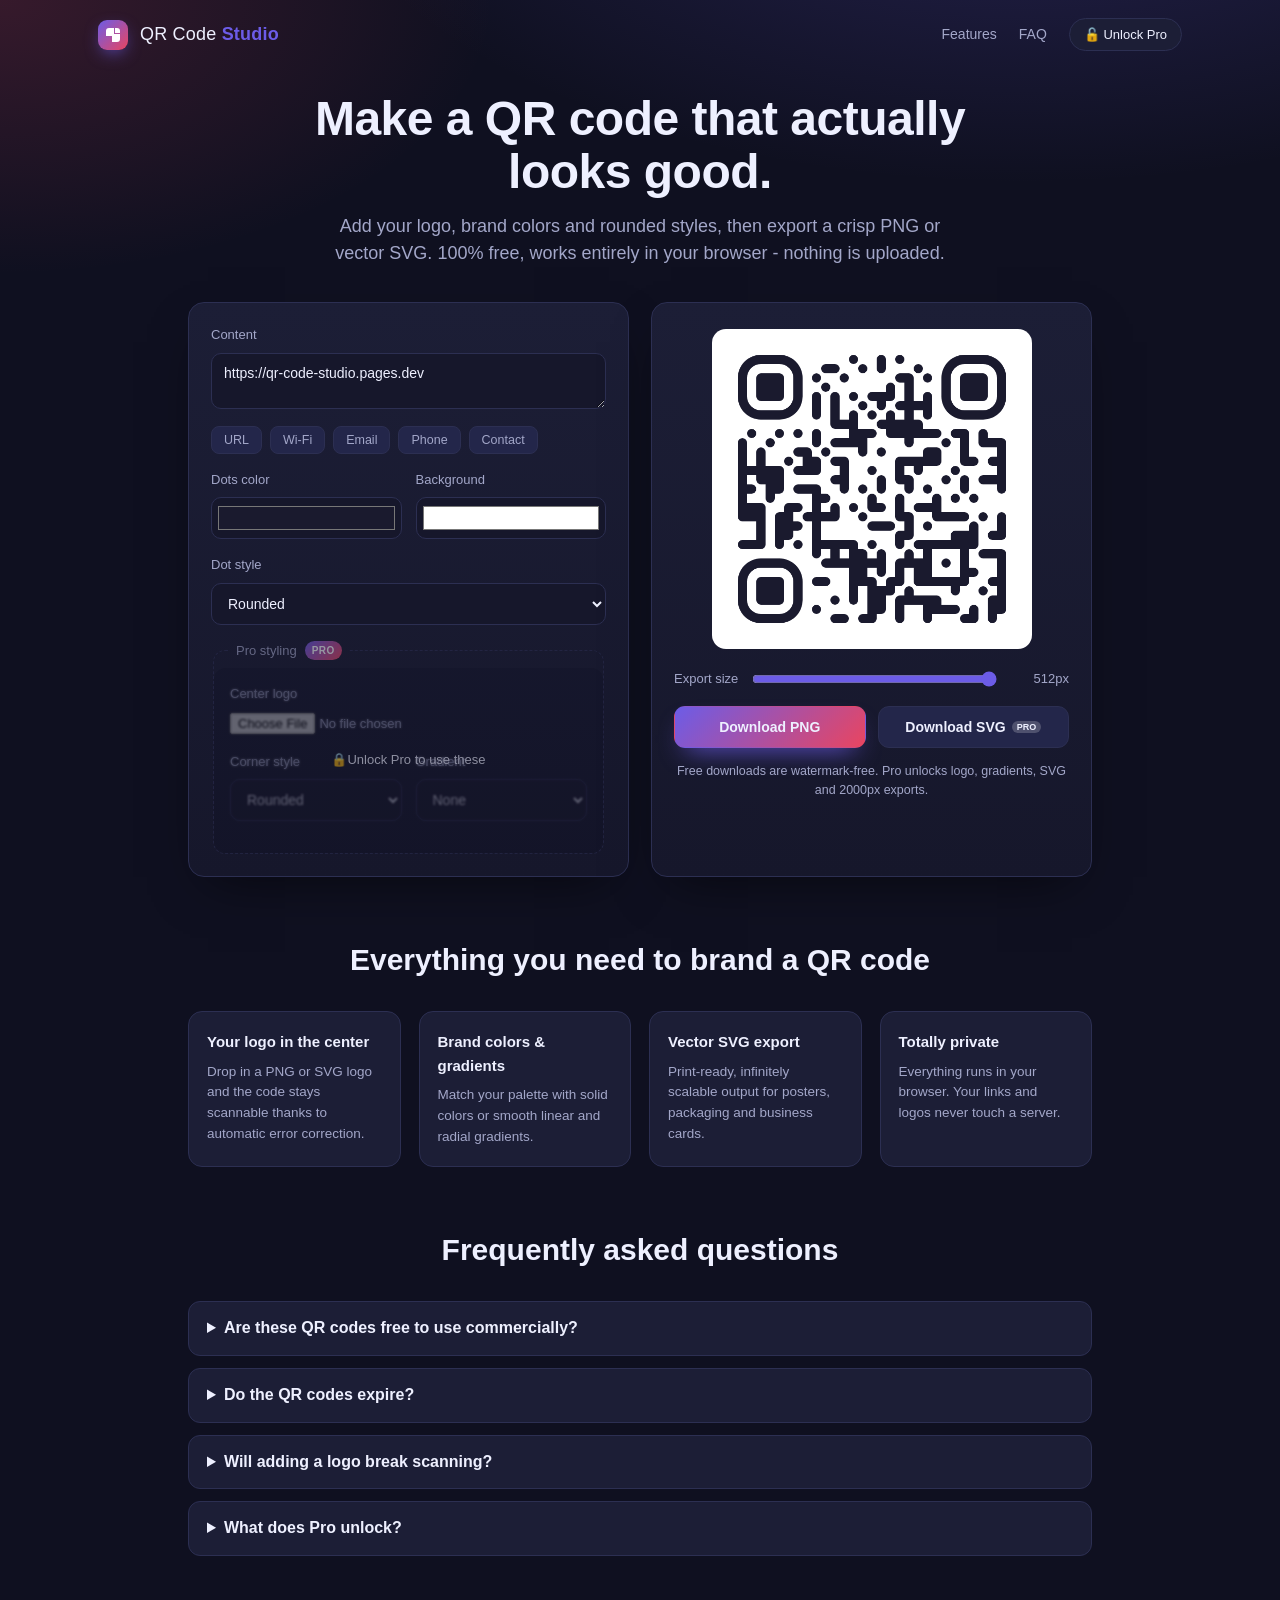
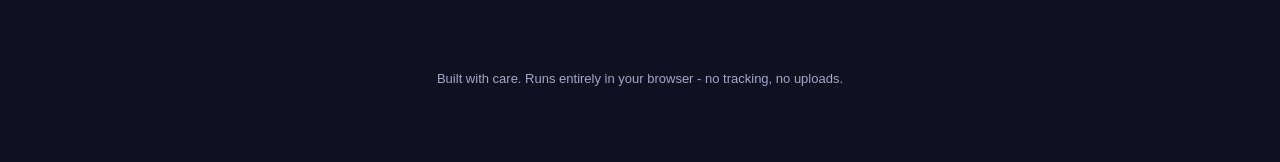
==== index.html @ 82d1863d "QR Code Studio: client-side QR generator with Pro unlock" ====
<!DOCTYPE html>
<html lang="en">
<head>
  <meta charset="UTF-8" />
  <meta name="viewport" content="width=device-width, initial-scale=1.0" />
  <title>QR Code Studio - Free QR Code Generator with Logo, Colors & SVG</title>
  <meta name="description" content="Create beautiful, high-resolution QR codes free. Add your logo, custom colors, rounded styles, and download as PNG or SVG. Works fully in your browser - no signup, no tracking." />
  <link rel="canonical" href="https://qr-code-studio.pages.dev/" />

  <!-- Open Graph / Twitter -->
  <meta property="og:type" content="website" />
  <meta property="og:title" content="QR Code Studio - Free QR Code Generator with Logo & Colors" />
  <meta property="og:description" content="Design QR codes with your logo, colors and styles. Download PNG or SVG. Free, private, in-browser." />
  <meta property="og:url" content="https://qr-code-studio.pages.dev/" />
  <meta property="og:image" content="https://qr-code-studio.pages.dev/assets/og.svg" />
  <meta name="twitter:card" content="summary_large_image" />
  <meta name="twitter:title" content="QR Code Studio - Free QR Code Generator" />
  <meta name="twitter:description" content="Design QR codes with your logo, colors and styles. Download PNG or SVG. Free & private." />
  <meta name="twitter:image" content="https://qr-code-studio.pages.dev/assets/og.svg" />

  <link rel="icon" type="image/svg+xml" href="/assets/favicon.svg" />
  <link rel="stylesheet" href="/styles.css" />

  <script type="application/ld+json">
  {
    "@context": "https://schema.org",
    "@type": "WebApplication",
    "name": "QR Code Studio",
    "applicationCategory": "DesignApplication",
    "operatingSystem": "Any",
    "offers": { "@type": "Offer", "price": "0", "priceCurrency": "USD" },
    "description": "Free in-browser QR code generator with logo, colors, styles, and PNG/SVG export."
  }
  </script>
</head>
<body>
  <header class="site-header">
    <a class="brand" href="/">
      <span class="brand-mark" aria-hidden="true"></span>
      <span class="brand-name">QR Code <strong>Studio</strong></span>
    </a>
    <nav class="site-nav">
      <a href="#features">Features</a>
      <a href="#faq">FAQ</a>
      <button id="pro-badge" class="pill pill-locked" type="button">Unlock Pro</button>
    </nav>
  </header>

  <main>
    <section class="hero">
      <h1>Make a QR code that actually looks good.</h1>
      <p class="hero-sub">Add your logo, brand colors and rounded styles, then export a crisp PNG or vector SVG. 100% free, works entirely in your browser - nothing is uploaded.</p>
    </section>

    <section class="studio" aria-label="QR code editor">
      <div class="controls card">
        <div class="field">
          <label for="qr-data">Content</label>
          <textarea id="qr-data" rows="2" placeholder="https://your-link.com or any text">https://qr-code-studio.pages.dev</textarea>
          <div class="quicktypes" id="quicktypes">
            <button type="button" data-tpl="url">URL</button>
            <button type="button" data-tpl="wifi">Wi-Fi</button>
            <button type="button" data-tpl="email">Email</button>
            <button type="button" data-tpl="tel">Phone</button>
            <button type="button" data-tpl="vcard">Contact</button>
          </div>
        </div>

        <div class="grid-2">
          <div class="field">
            <label for="fg">Dots color</label>
            <input type="color" id="fg" value="#1a1a2e" />
          </div>
          <div class="field">
            <label for="bg">Background</label>
            <input type="color" id="bg" value="#ffffff" />
          </div>
        </div>

        <div class="field">
          <label for="dotStyle">Dot style</label>
          <select id="dotStyle">
            <option value="square">Square</option>
            <option value="rounded" selected>Rounded</option>
            <option value="dots">Dots</option>
            <option value="classy">Classy</option>
            <option value="classy-rounded">Classy rounded</option>
            <option value="extra-rounded">Extra rounded</option>
          </select>
        </div>

        <fieldset class="field pro-section" id="pro-section">
          <legend>Pro styling <span class="tag">PRO</span></legend>

          <div class="field">
            <label for="logo">Center logo</label>
            <input type="file" id="logo" accept="image/*" />
            <button type="button" id="clear-logo" class="link-btn" hidden>Remove logo</button>
          </div>

          <div class="grid-2">
            <div class="field">
              <label for="cornerStyle">Corner style</label>
              <select id="cornerStyle">
                <option value="square">Square</option>
                <option value="extra-rounded" selected>Rounded</option>
                <option value="dot">Dot</option>
              </select>
            </div>
            <div class="field">
              <label for="gradient">Gradient</label>
              <select id="gradient">
                <option value="none" selected>None</option>
                <option value="linear">Linear</option>
                <option value="radial">Radial</option>
              </select>
            </div>
          </div>

          <div class="field" id="gradient-color-wrap" hidden>
            <label for="fg2">Gradient second color</label>
            <input type="color" id="fg2" value="#e94560" />
          </div>
        </fieldset>
      </div>

      <div class="preview card">
        <div class="qr-canvas" id="qr-canvas"></div>

        <div class="size-row">
          <label for="size">Export size</label>
          <input type="range" id="size" min="256" max="2000" step="8" value="512" />
          <output id="size-out">512px</output>
        </div>

        <div class="download-row">
          <button class="btn btn-primary" id="dl-png">Download PNG</button>
          <button class="btn" id="dl-svg" data-pro="true">Download SVG <span class="tag-sm">PRO</span></button>
        </div>
        <p class="note" id="preview-note">Free downloads are watermark-free. Pro unlocks logo, gradients, SVG and 2000px exports.</p>
      </div>
    </section>

    <section id="features" class="features">
      <h2>Everything you need to brand a QR code</h2>
      <div class="feature-grid">
        <div class="feature"><h3>Your logo in the center</h3><p>Drop in a PNG or SVG logo and the code stays scannable thanks to automatic error correction.</p></div>
        <div class="feature"><h3>Brand colors & gradients</h3><p>Match your palette with solid colors or smooth linear and radial gradients.</p></div>
        <div class="feature"><h3>Vector SVG export</h3><p>Print-ready, infinitely scalable output for posters, packaging and business cards.</p></div>
        <div class="feature"><h3>Totally private</h3><p>Everything runs in your browser. Your links and logos never touch a server.</p></div>
      </div>
    </section>

    <section id="faq" class="faq">
      <h2>Frequently asked questions</h2>
      <details><summary>Are these QR codes free to use commercially?</summary><p>Yes. The codes you generate are yours to use anywhere - print, web, packaging, signage.</p></details>
      <details><summary>Do the QR codes expire?</summary><p>No. These are static QR codes that encode your content directly, so they never expire and don't rely on this site staying online.</p></details>
      <details><summary>Will adding a logo break scanning?</summary><p>Not if it's reasonably sized. We use high error correction so a centered logo up to ~25% of the code stays reliably scannable. Always test before printing.</p></details>
      <details><summary>What does Pro unlock?</summary><p>Center logos, gradients, custom corner styles, vector SVG export, and high-resolution PNG up to 2000px. It's a one-time purchase.</p></details>
    </section>
  </main>

  <footer class="site-footer">
    <p>Built with care. Runs entirely in your browser - no tracking, no uploads.</p>
    <p id="support-line" hidden>Enjoying it? <a id="support-link" href="#" target="_blank" rel="noopener">Buy me a coffee</a>.</p>
  </footer>

  <!-- Pro paywall modal -->
  <div class="modal-backdrop" id="pro-modal" hidden>
    <div class="modal card" role="dialog" aria-modal="true" aria-labelledby="pro-title">
      <button class="modal-close" id="pro-close" aria-label="Close">&times;</button>
      <h2 id="pro-title">QR Code Studio <span class="tag">PRO</span></h2>
      <ul class="pro-list">
        <li>Center logo embedding</li>
        <li>Gradients & custom corner styles</li>
        <li>Vector <strong>SVG</strong> export</li>
        <li>High-res PNG up to 2000px</li>
      </ul>
      <a class="btn btn-primary btn-block" id="buy-btn" href="#" target="_blank" rel="noopener">Get Pro - <span id="price-label">$9 once</span></a>
      <div class="license-box">
        <label for="license">Already bought? Enter your license key</label>
        <div class="license-row">
          <input type="text" id="license" placeholder="XXXXXXXX-XXXXXXXX-XXXXXXXX-XXXXXXXX" />
          <button class="btn" id="activate-btn">Activate</button>
        </div>
        <p class="license-msg" id="license-msg" role="status"></p>
      </div>
    </div>
  </div>

  <script src="/config.js"></script>
  <script src="/vendor/qr-code-styling.js"></script>
  <script src="/app.js"></script>
</body>
</html>
---- styles.css ----
:root {
  --bg: #0f1020;
  --bg-soft: #16172b;
  --card: #1c1e36;
  --card-2: #23264a;
  --text: #eef0ff;
  --muted: #a3a7c9;
  --line: #2c2f52;
  --accent: #6c5ce7;
  --accent-2: #e94560;
  --ok: #2ecc71;
  --err: #ff6b6b;
  --radius: 16px;
  --shadow: 0 20px 50px -20px rgba(0, 0, 0, 0.6);
  --font: -apple-system, BlinkMacSystemFont, "Segoe UI", Roboto, Helvetica, Arial, sans-serif;
}

* { box-sizing: border-box; }

html { scroll-behavior: smooth; }

body {
  margin: 0;
  font-family: var(--font);
  color: var(--text);
  background:
    radial-gradient(1200px 600px at 80% -10%, rgba(108, 92, 231, 0.25), transparent 60%),
    radial-gradient(900px 500px at 0% 0%, rgba(233, 69, 96, 0.18), transparent 55%),
    var(--bg);
  line-height: 1.55;
  -webkit-font-smoothing: antialiased;
}

a { color: inherit; }

/* Header */
.site-header {
  display: flex;
  align-items: center;
  justify-content: space-between;
  padding: 18px clamp(16px, 5vw, 48px);
  max-width: 1180px;
  margin: 0 auto;
}
.brand { display: flex; align-items: center; gap: 12px; text-decoration: none; }
.brand-mark {
  width: 30px; height: 30px; border-radius: 9px;
  background: linear-gradient(135deg, var(--accent), var(--accent-2));
  box-shadow: 0 6px 18px -6px var(--accent);
  position: relative;
}
.brand-mark::after {
  content: ""; position: absolute; inset: 8px;
  border-radius: 3px;
  background:
    linear-gradient(#fff 0 0) 0 0 / 8px 8px no-repeat,
    linear-gradient(#fff 0 0) 100% 100% / 8px 8px no-repeat,
    linear-gradient(#fff 0 0) 100% 0 / 5px 5px no-repeat;
}
.brand-name { font-size: 18px; letter-spacing: 0.2px; }
.brand-name strong { color: var(--accent); }
.site-nav { display: flex; align-items: center; gap: 22px; }
.site-nav a { color: var(--muted); text-decoration: none; font-size: 14px; }
.site-nav a:hover { color: var(--text); }

.pill {
  border: 1px solid var(--line);
  background: var(--card);
  color: var(--text);
  padding: 8px 14px;
  border-radius: 999px;
  font-size: 13px;
  cursor: pointer;
  transition: transform 0.1s ease, border-color 0.2s;
}
.pill:hover { transform: translateY(-1px); border-color: var(--accent); }
.pill-locked::before { content: "\1F513  "; }
.pill-pro {
  background: linear-gradient(135deg, var(--accent), var(--accent-2));
  border-color: transparent;
  font-weight: 600;
}
.pill-pro::before { content: "\2728  "; }

/* Hero */
.hero { max-width: 820px; margin: 24px auto 8px; padding: 0 clamp(16px, 5vw, 48px); text-align: center; }
.hero h1 { font-size: clamp(30px, 5vw, 48px); line-height: 1.1; margin: 10px 0 14px; letter-spacing: -0.5px; }
.hero-sub { color: var(--muted); font-size: clamp(15px, 2vw, 18px); margin: 0 auto; max-width: 620px; }

/* Studio layout */
.studio {
  display: grid;
  grid-template-columns: 1fr 1fr;
  gap: 22px;
  max-width: 1000px;
  margin: 34px auto;
  padding: 0 clamp(16px, 5vw, 48px);
}
@media (max-width: 820px) { .studio { grid-template-columns: 1fr; } }

.card {
  background: linear-gradient(180deg, var(--card), var(--bg-soft));
  border: 1px solid var(--line);
  border-radius: var(--radius);
  box-shadow: var(--shadow);
  padding: 22px;
}

.field { margin-bottom: 16px; }
.field:last-child { margin-bottom: 0; }
label, legend { display: block; font-size: 13px; color: var(--muted); margin-bottom: 7px; font-weight: 500; }

textarea, select, input[type="text"] {
  width: 100%;
  background: var(--bg-soft);
  border: 1px solid var(--line);
  color: var(--text);
  border-radius: 10px;
  padding: 11px 12px;
  font-size: 14px;
  font-family: inherit;
  resize: vertical;
}
textarea:focus, select:focus, input[type="text"]:focus {
  outline: none; border-color: var(--accent); box-shadow: 0 0 0 3px rgba(108, 92, 231, 0.25);
}

input[type="color"] {
  width: 100%; height: 42px; padding: 4px; background: var(--bg-soft);
  border: 1px solid var(--line); border-radius: 10px; cursor: pointer;
}
input[type="file"] { width: 100%; font-size: 13px; color: var(--muted); }
.grid-2 { display: grid; grid-template-columns: 1fr 1fr; gap: 14px; }

.quicktypes { display: flex; flex-wrap: wrap; gap: 8px; margin-top: 10px; }
.quicktypes button {
  background: var(--card-2); border: 1px solid var(--line); color: var(--muted);
  border-radius: 8px; padding: 6px 12px; font-size: 12.5px; cursor: pointer;
}
.quicktypes button:hover, .quicktypes button.active { color: var(--text); border-color: var(--accent); }

.pro-section {
  border: 1px dashed var(--line);
  border-radius: 12px;
  padding: 16px;
  margin-top: 6px;
  position: relative;
}
.pro-section legend { padding: 0 6px; display: inline-flex; align-items: center; gap: 8px; }
.tag {
  background: linear-gradient(135deg, var(--accent), var(--accent-2));
  color: #fff; font-size: 10px; font-weight: 700; letter-spacing: 0.5px;
  padding: 2px 7px; border-radius: 999px;
}
.tag-sm { font-size: 9px; padding: 1px 5px; border-radius: 999px; background: rgba(255,255,255,0.2); }
.link-btn { background: none; border: none; color: var(--accent-2); cursor: pointer; font-size: 12px; padding: 4px 0; }

/* locked overlay for pro controls */
.locked .pro-section { opacity: 0.55; }
.locked .pro-section::after {
  content: "\1F512 Unlock Pro to use these";
  position: absolute; inset: 0;
  display: flex; align-items: center; justify-content: center;
  background: rgba(15, 16, 32, 0.35);
  border-radius: 12px; font-size: 13px; color: var(--text);
  cursor: pointer; backdrop-filter: blur(1px);
}

/* Preview */
.preview { display: flex; flex-direction: column; align-items: center; }
.qr-canvas {
  background: #fff; border-radius: 14px; padding: 16px;
  display: flex; align-items: center; justify-content: center;
  width: 100%; max-width: 320px; aspect-ratio: 1 / 1; margin: 4px auto 20px;
}
.qr-canvas canvas, .qr-canvas svg { width: 100% !important; height: 100% !important; border-radius: 4px; }

.size-row { display: flex; align-items: center; gap: 12px; width: 100%; margin-bottom: 16px; }
.size-row label { margin: 0; white-space: nowrap; }
.size-row input[type="range"] { flex: 1; accent-color: var(--accent); }
.size-row output { font-variant-numeric: tabular-nums; color: var(--muted); font-size: 13px; min-width: 58px; text-align: right; }

.download-row { display: flex; gap: 12px; width: 100%; }
.btn {
  flex: 1; border: 1px solid var(--line); background: var(--card-2); color: var(--text);
  padding: 12px 14px; border-radius: 11px; font-size: 14px; font-weight: 600; cursor: pointer;
  display: inline-flex; align-items: center; justify-content: center; gap: 6px;
  transition: transform 0.08s ease, box-shadow 0.2s, border-color 0.2s;
}
.btn:hover { transform: translateY(-1px); border-color: var(--accent); }
.btn-primary {
  background: linear-gradient(135deg, var(--accent), var(--accent-2));
  border-color: transparent; box-shadow: 0 12px 26px -12px var(--accent);
}
.btn-block { width: 100%; }
.note { color: var(--muted); font-size: 12.5px; margin: 14px 0 0; text-align: center; }

/* Sections */
.features, .faq { max-width: 1000px; margin: 60px auto; padding: 0 clamp(16px, 5vw, 48px); }
.features h2, .faq h2 { font-size: clamp(22px, 3vw, 30px); text-align: center; margin-bottom: 28px; }
.feature-grid { display: grid; grid-template-columns: repeat(4, 1fr); gap: 18px; }
@media (max-width: 820px) { .feature-grid { grid-template-columns: 1fr 1fr; } }
@media (max-width: 520px) { .feature-grid { grid-template-columns: 1fr; } }
.feature { background: var(--card); border: 1px solid var(--line); border-radius: 14px; padding: 18px; }
.feature h3 { margin: 0 0 8px; font-size: 15px; }
.feature p { margin: 0; color: var(--muted); font-size: 13.5px; }

.faq details {
  background: var(--card); border: 1px solid var(--line); border-radius: 12px;
  padding: 14px 18px; margin-bottom: 12px;
}
.faq summary { cursor: pointer; font-weight: 600; }
.faq details p { color: var(--muted); margin: 10px 0 2px; }

/* Footer */
.site-footer { text-align: center; color: var(--muted); font-size: 13px; padding: 40px 20px 60px; }
.site-footer a { color: var(--accent-2); }

/* Modal */
.modal-backdrop {
  position: fixed; inset: 0; background: rgba(6, 6, 16, 0.72);
  display: flex; align-items: center; justify-content: center; padding: 20px; z-index: 50;
  backdrop-filter: blur(4px);
}
.modal { max-width: 420px; width: 100%; position: relative; }
.modal h2 { margin: 4px 0 16px; display: flex; align-items: center; gap: 10px; }
.modal-close {
  position: absolute; top: 12px; right: 14px; background: none; border: none;
  color: var(--muted); font-size: 26px; line-height: 1; cursor: pointer;
}
.pro-list { margin: 0 0 20px; padding-left: 20px; color: var(--text); }
.pro-list li { margin-bottom: 7px; }
.license-box { margin-top: 20px; border-top: 1px solid var(--line); padding-top: 18px; }
.license-row { display: flex; gap: 10px; margin-top: 4px; }
.license-row input { flex: 1; }
.license-row .btn { flex: 0 0 auto; }
.license-msg { font-size: 13px; margin: 10px 0 0; min-height: 18px; }
.license-msg.ok { color: var(--ok); }
.license-msg.err { color: var(--err); }

[hidden] { display: none !important; }
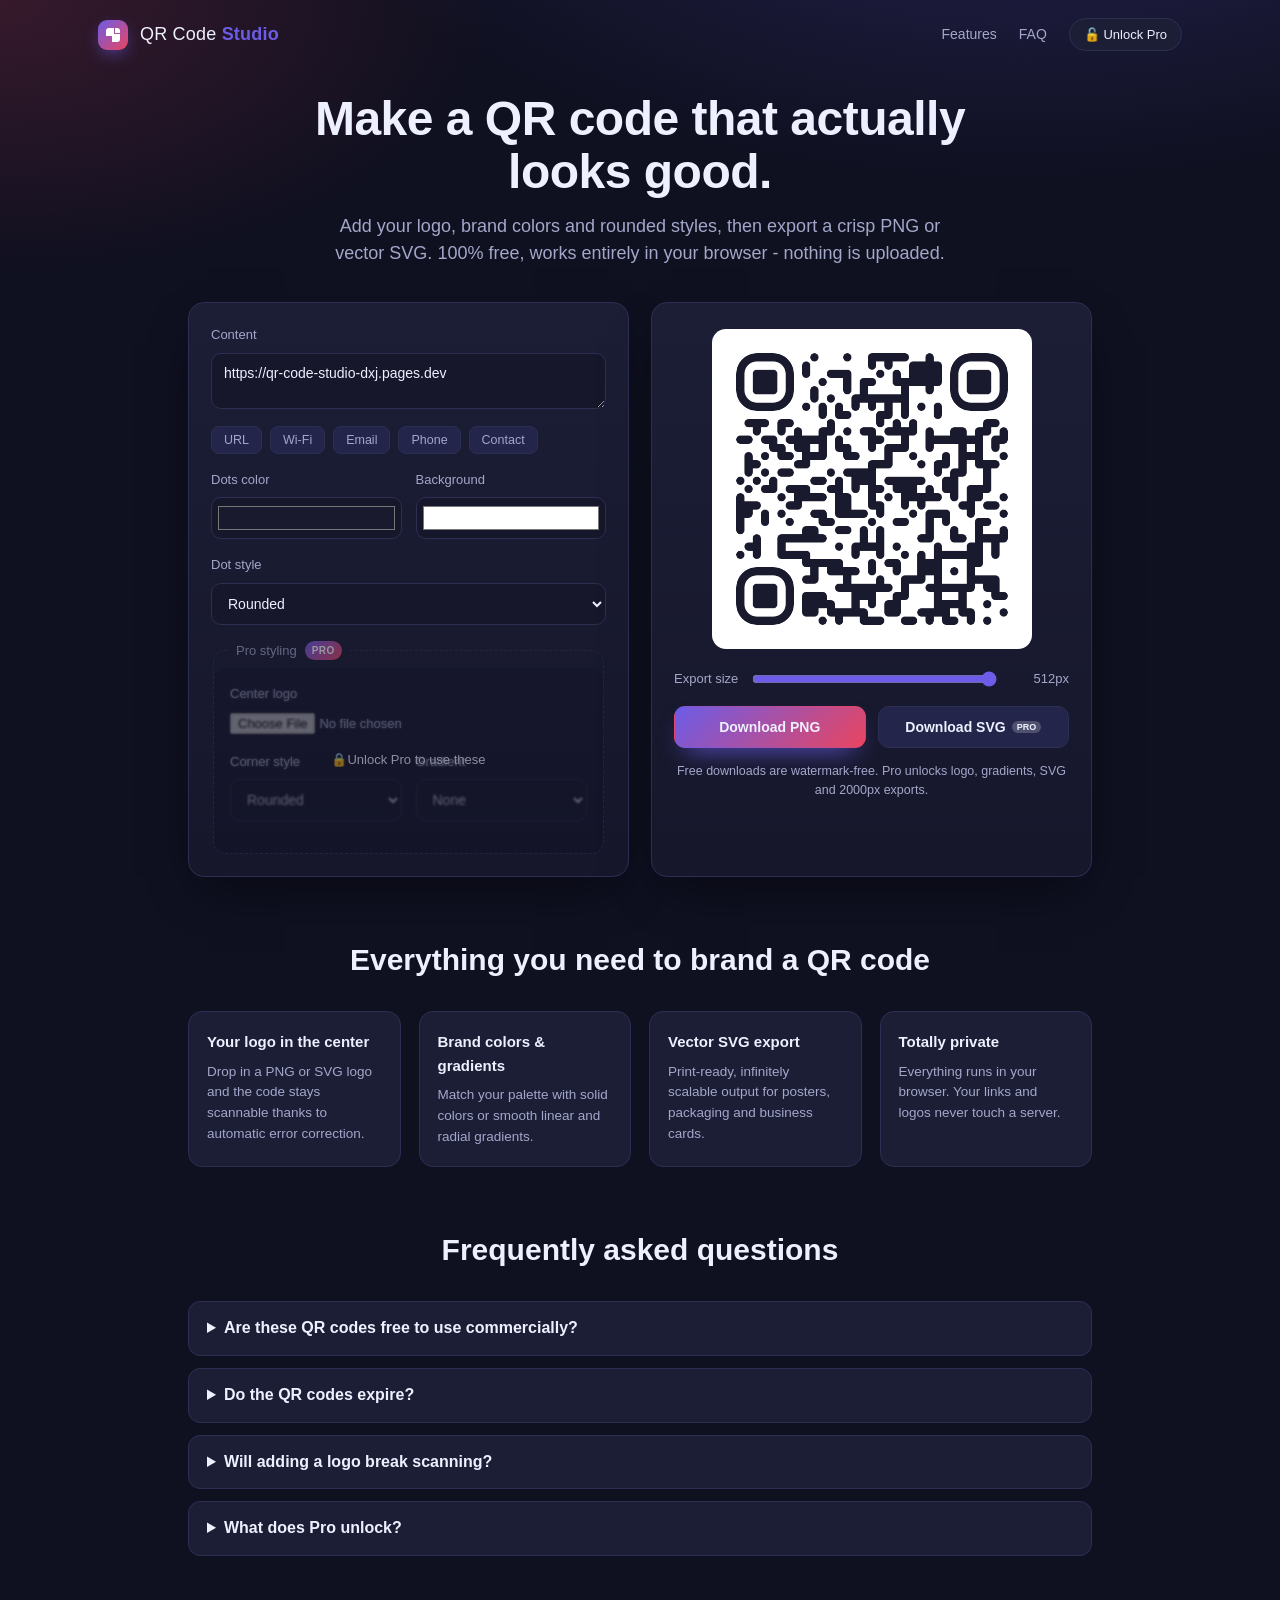
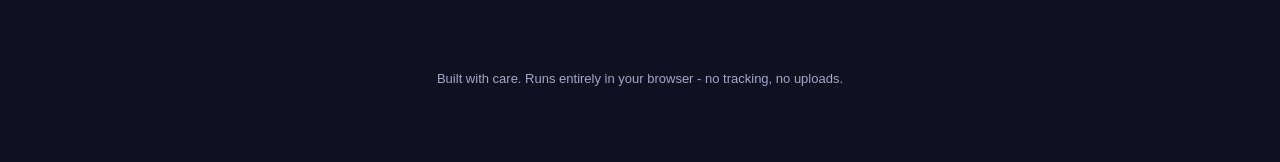
==== commit c719df7e: "Use assigned pages.dev domain in metadata" ====
--- a/index.html
+++ b/index.html
@@ -5,18 +5,18 @@
   <meta name="viewport" content="width=device-width, initial-scale=1.0" />
   <title>QR Code Studio - Free QR Code Generator with Logo, Colors & SVG</title>
   <meta name="description" content="Create beautiful, high-resolution QR codes free. Add your logo, custom colors, rounded styles, and download as PNG or SVG. Works fully in your browser - no signup, no tracking." />
-  <link rel="canonical" href="https://qr-code-studio.pages.dev/" />
+  <link rel="canonical" href="https://qr-code-studio-dxj.pages.dev/" />
 
   <!-- Open Graph / Twitter -->
   <meta property="og:type" content="website" />
   <meta property="og:title" content="QR Code Studio - Free QR Code Generator with Logo & Colors" />
   <meta property="og:description" content="Design QR codes with your logo, colors and styles. Download PNG or SVG. Free, private, in-browser." />
-  <meta property="og:url" content="https://qr-code-studio.pages.dev/" />
-  <meta property="og:image" content="https://qr-code-studio.pages.dev/assets/og.svg" />
+  <meta property="og:url" content="https://qr-code-studio-dxj.pages.dev/" />
+  <meta property="og:image" content="https://qr-code-studio-dxj.pages.dev/assets/og.svg" />
   <meta name="twitter:card" content="summary_large_image" />
   <meta name="twitter:title" content="QR Code Studio - Free QR Code Generator" />
   <meta name="twitter:description" content="Design QR codes with your logo, colors and styles. Download PNG or SVG. Free & private." />
-  <meta name="twitter:image" content="https://qr-code-studio.pages.dev/assets/og.svg" />
+  <meta name="twitter:image" content="https://qr-code-studio-dxj.pages.dev/assets/og.svg" />
 
   <link rel="icon" type="image/svg+xml" href="/assets/favicon.svg" />
   <link rel="stylesheet" href="/styles.css" />
@@ -56,7 +56,7 @@
       <div class="controls card">
         <div class="field">
           <label for="qr-data">Content</label>
-          <textarea id="qr-data" rows="2" placeholder="https://your-link.com or any text">https://qr-code-studio.pages.dev</textarea>
+          <textarea id="qr-data" rows="2" placeholder="https://your-link.com or any text">https://qr-code-studio-dxj.pages.dev</textarea>
           <div class="quicktypes" id="quicktypes">
             <button type="button" data-tpl="url">URL</button>
             <button type="button" data-tpl="wifi">Wi-Fi</button>
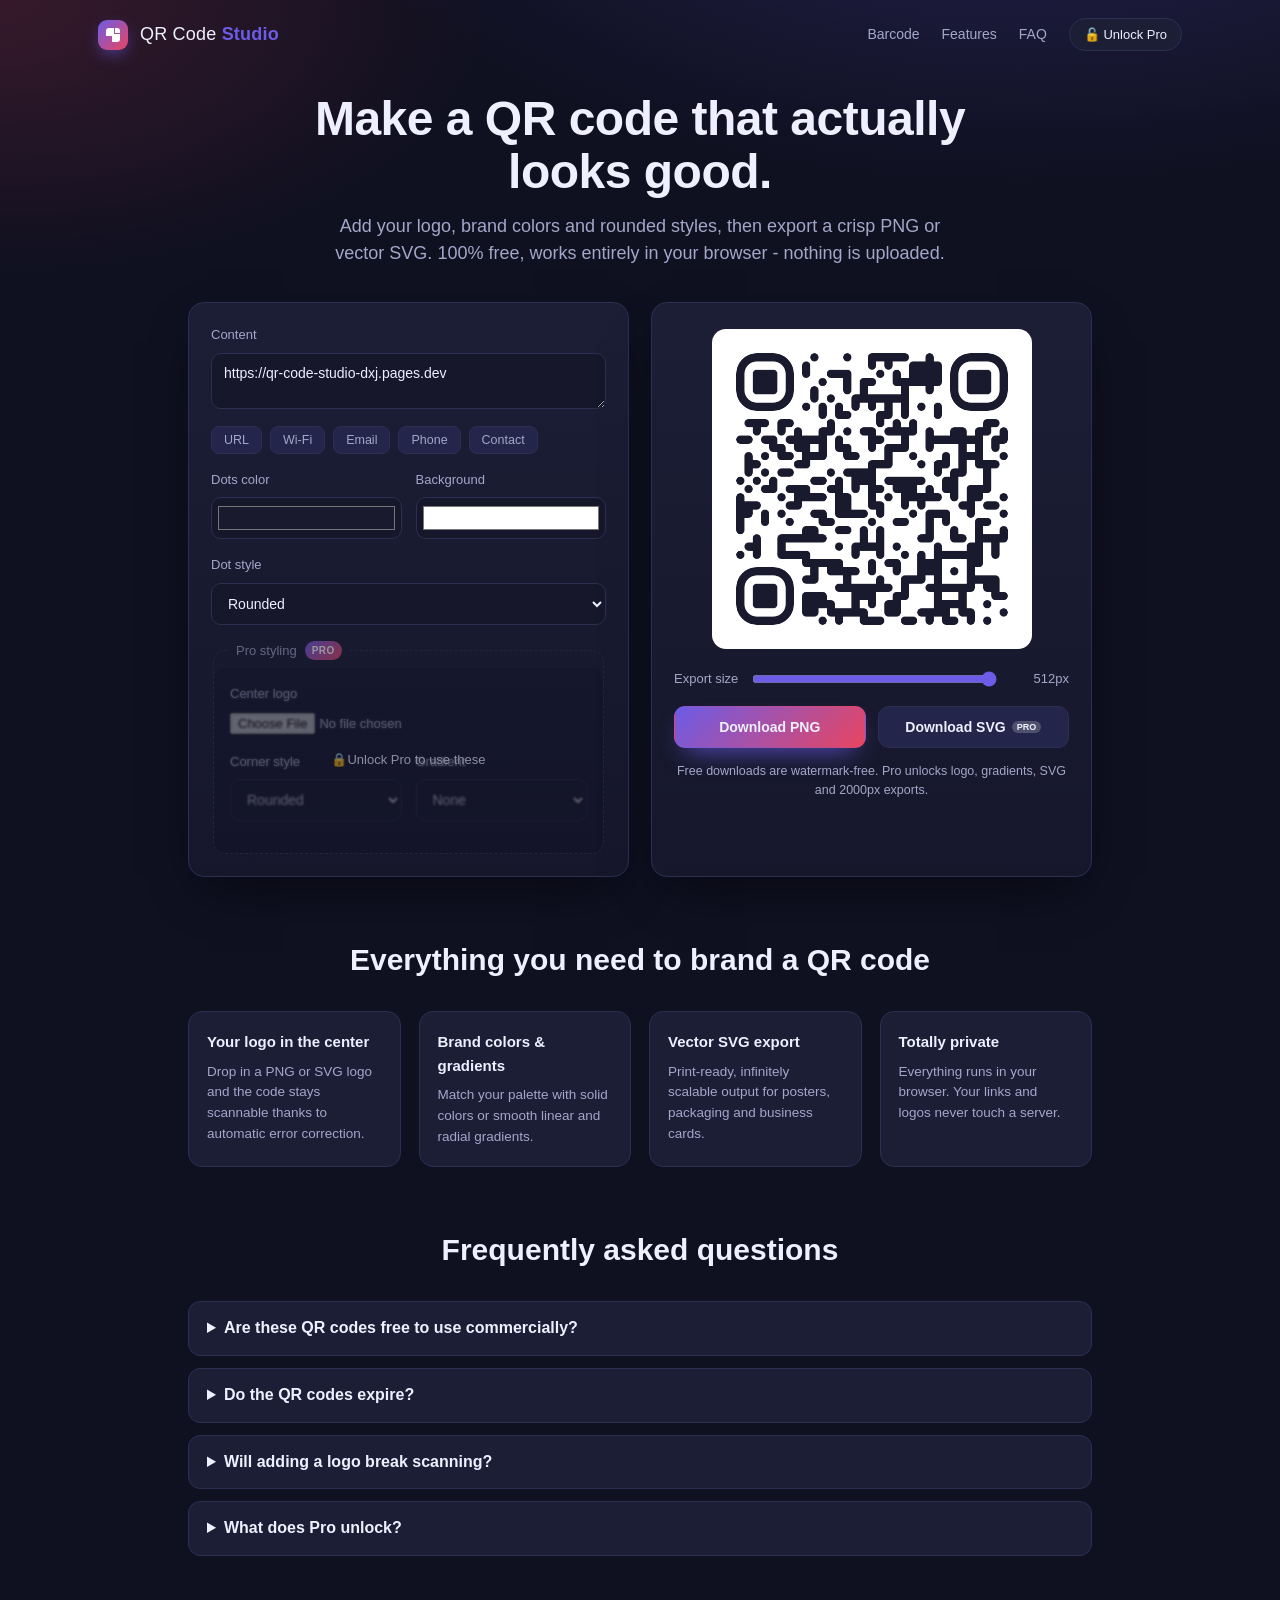
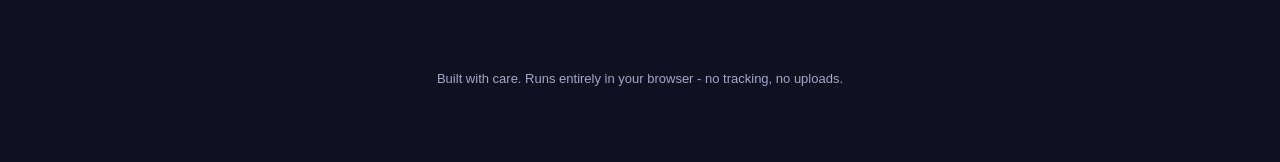
==== commit 241838bf: "Add barcode generator, cross-links, and analytics slot" ====
--- a/index.html
+++ b/index.html
@@ -40,6 +40,7 @@
       <span class="brand-name">QR Code <strong>Studio</strong></span>
     </a>
     <nav class="site-nav">
+      <a href="/barcode/">Barcode</a>
       <a href="#features">Features</a>
       <a href="#faq">FAQ</a>
       <button id="pro-badge" class="pill pill-locked" type="button">Unlock Pro</button>
@@ -189,6 +190,7 @@
   </div>
 
   <script src="/config.js"></script>
+  <script src="/analytics.js"></script>
   <script src="/vendor/qr-code-styling.js"></script>
   <script src="/app.js"></script>
 </body>
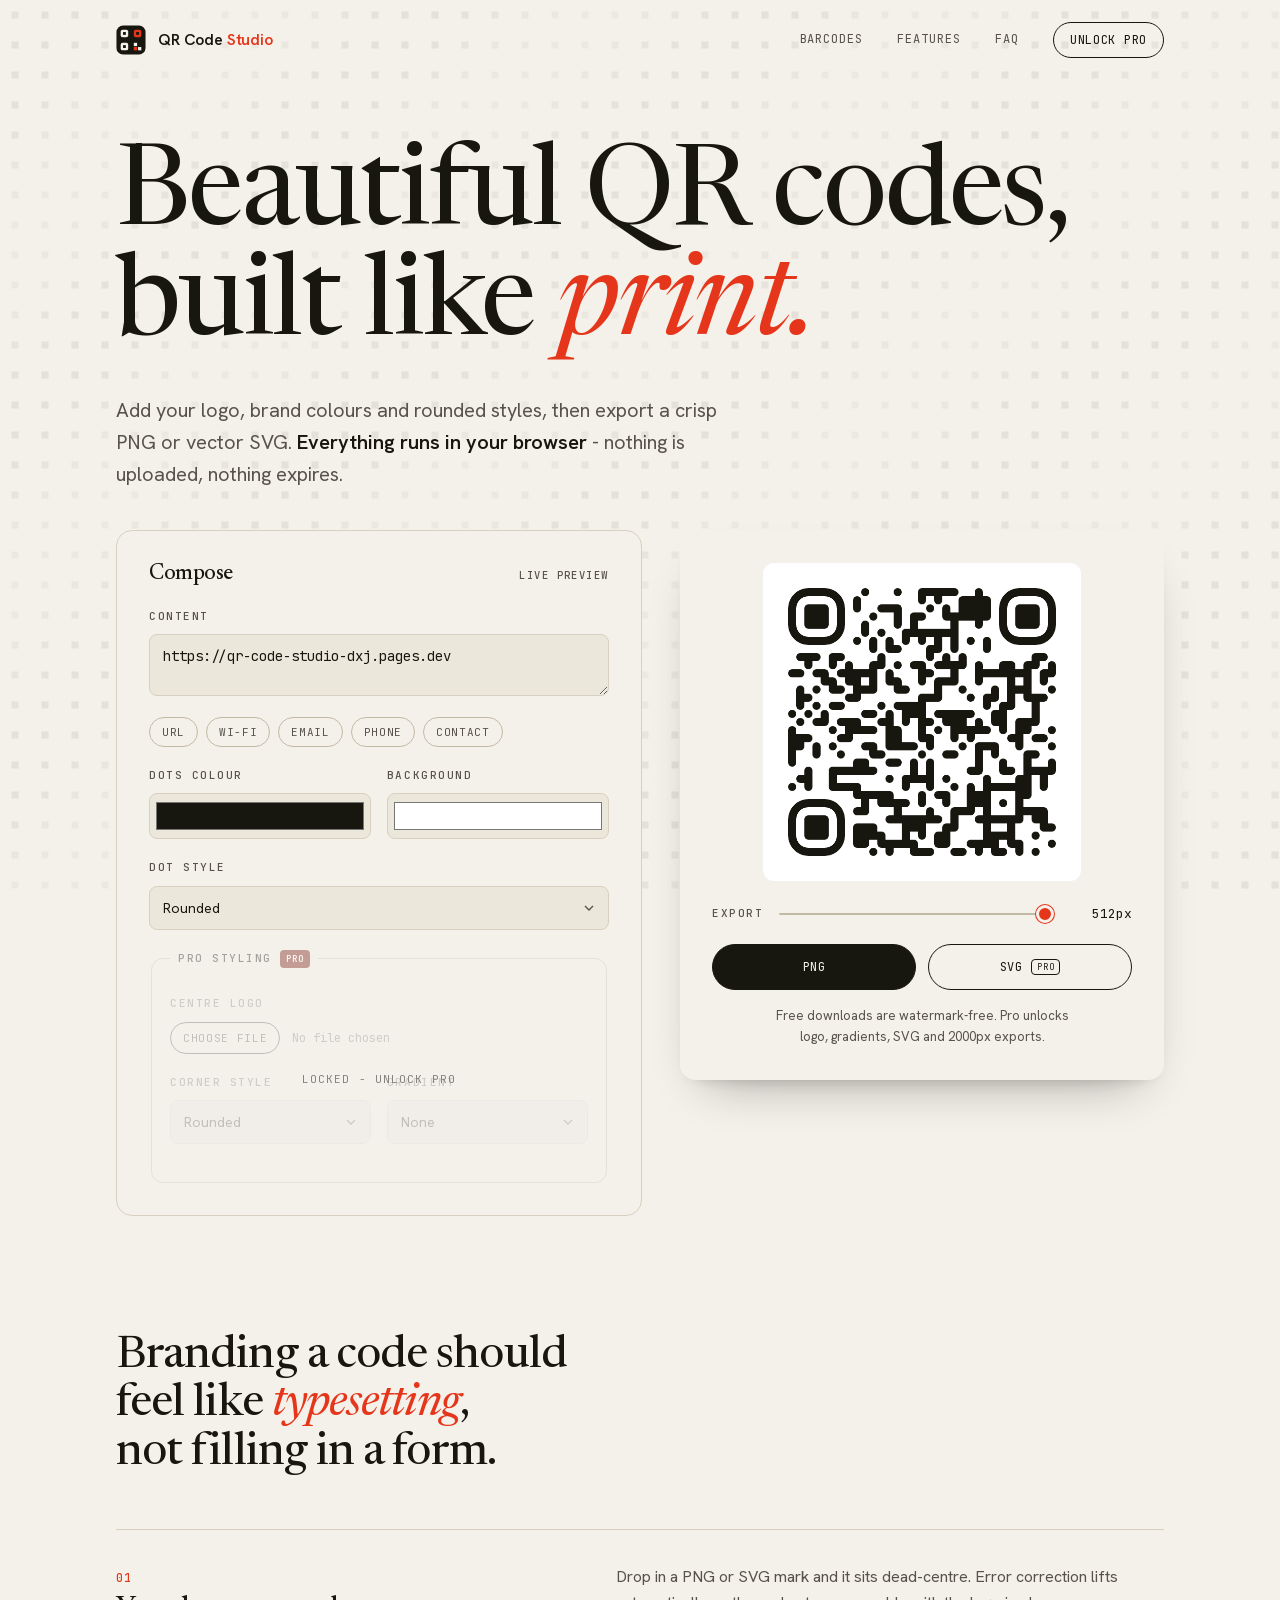
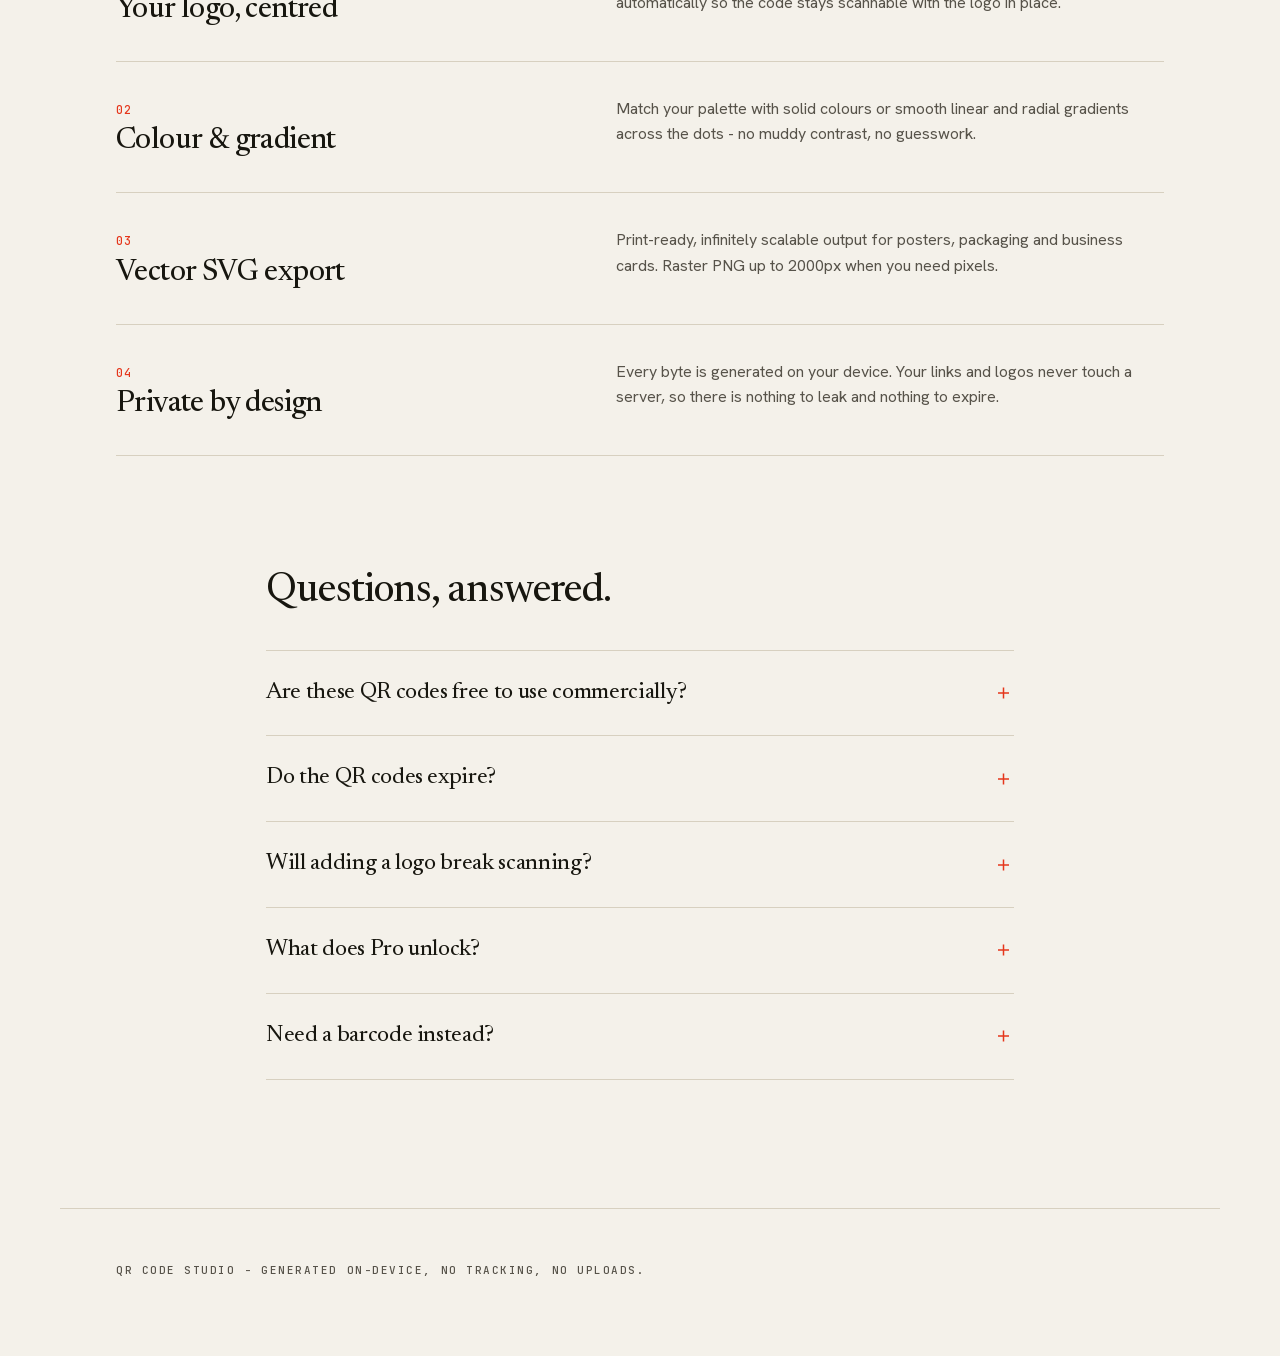
==== commit c35b3a25: "Overdrive redesign: editorial paper/ink system, Newsreader type, living module grid" ====
--- a/index.html
+++ b/index.html
@@ -7,7 +7,6 @@
   <meta name="description" content="Create beautiful, high-resolution QR codes free. Add your logo, custom colors, rounded styles, and download as PNG or SVG. Works fully in your browser - no signup, no tracking." />
   <link rel="canonical" href="https://qr-code-studio-dxj.pages.dev/" />
 
-  <!-- Open Graph / Twitter -->
   <meta property="og:type" content="website" />
   <meta property="og:title" content="QR Code Studio - Free QR Code Generator with Logo & Colors" />
   <meta property="og:description" content="Design QR codes with your logo, colors and styles. Download PNG or SVG. Free, private, in-browser." />
@@ -19,6 +18,8 @@
   <meta name="twitter:image" content="https://qr-code-studio-dxj.pages.dev/assets/og.svg" />
 
   <link rel="icon" type="image/svg+xml" href="/assets/favicon.svg" />
+  <link rel="preload" as="font" type="font/woff2" href="/assets/fonts/newsreader.woff2" crossorigin />
+  <link rel="preload" as="font" type="font/woff2" href="/assets/fonts/hanken-grotesk.woff2" crossorigin />
   <link rel="stylesheet" href="/styles.css" />
 
   <script type="application/ld+json">
@@ -34,27 +35,52 @@
   </script>
 </head>
 <body>
+  <canvas id="bg-grid" aria-hidden="true"></canvas>
+
   <header class="site-header">
-    <a class="brand" href="/">
-      <span class="brand-mark" aria-hidden="true"></span>
-      <span class="brand-name">QR Code <strong>Studio</strong></span>
+    <a class="brand" href="/" aria-label="QR Code Studio home">
+      <svg viewBox="0 0 32 32" fill="none" aria-hidden="true">
+        <rect x="0.5" y="0.5" width="31" height="31" rx="7" fill="#17160f"/>
+        <rect x="5" y="5" width="8" height="8" rx="2" fill="#f4f1ea"/>
+        <rect x="7.5" y="7.5" width="3" height="3" fill="#17160f"/>
+        <rect x="19" y="5" width="8" height="8" rx="2" fill="#e5361b"/>
+        <rect x="21.5" y="7.5" width="3" height="3" fill="#17160f"/>
+        <rect x="5" y="19" width="8" height="8" rx="2" fill="#f4f1ea"/>
+        <rect x="7.5" y="21.5" width="3" height="3" fill="#17160f"/>
+        <rect x="19" y="19" width="3.5" height="3.5" fill="#f4f1ea"/>
+        <rect x="23.5" y="23.5" width="3.5" height="3.5" fill="#f4f1ea"/>
+        <rect x="19" y="23.5" width="3.5" height="3.5" fill="#e5361b"/>
+      </svg>
+      <span class="brand-name">QR&nbsp;Code&nbsp;<em>Studio</em></span>
     </a>
     <nav class="site-nav">
-      <a href="/barcode/">Barcode</a>
+      <a href="/barcode/" class="nav-cross">Barcodes</a>
       <a href="#features">Features</a>
       <a href="#faq">FAQ</a>
-      <button id="pro-badge" class="pill pill-locked" type="button">Unlock Pro</button>
+      <button id="pro-badge" class="pill" type="button">Unlock Pro</button>
     </nav>
   </header>
 
   <main>
     <section class="hero">
-      <h1>Make a QR code that actually looks good.</h1>
-      <p class="hero-sub">Add your logo, brand colors and rounded styles, then export a crisp PNG or vector SVG. 100% free, works entirely in your browser - nothing is uploaded.</p>
+      <h1>
+        <span class="reveal-word" style="--d:0s">Beautiful</span>
+        <span class="reveal-word" style="--d:.06s">QR</span>
+        <span class="reveal-word" style="--d:.12s">codes,</span>
+        <span class="reveal-word" style="--d:.18s">built</span>
+        <span class="reveal-word" style="--d:.24s">like</span>
+        <span class="reveal-word ink-accent" style="--d:.3s">print.</span>
+      </h1>
+      <p class="hero-sub">Add your logo, brand colours and rounded styles, then export a crisp PNG or vector SVG. <strong>Everything runs in your browser</strong> - nothing is uploaded, nothing expires.</p>
     </section>
 
     <section class="studio" aria-label="QR code editor">
-      <div class="controls card">
+      <div class="panel controls">
+        <div class="panel-head">
+          <h2>Compose</h2>
+          <span class="meta">Live preview</span>
+        </div>
+
         <div class="field">
           <label for="qr-data">Content</label>
           <textarea id="qr-data" rows="2" placeholder="https://your-link.com or any text">https://qr-code-studio-dxj.pages.dev</textarea>
@@ -69,8 +95,8 @@
 
         <div class="grid-2">
           <div class="field">
-            <label for="fg">Dots color</label>
-            <input type="color" id="fg" value="#1a1a2e" />
+            <label for="fg">Dots colour</label>
+            <input type="color" id="fg" value="#17160f" />
           </div>
           <div class="field">
             <label for="bg">Background</label>
@@ -94,7 +120,7 @@
           <legend>Pro styling <span class="tag">PRO</span></legend>
 
           <div class="field">
-            <label for="logo">Center logo</label>
+            <label for="logo">Centre logo</label>
             <input type="file" id="logo" accept="image/*" />
             <button type="button" id="clear-logo" class="link-btn" hidden>Remove logo</button>
           </div>
@@ -119,63 +145,81 @@
           </div>
 
           <div class="field" id="gradient-color-wrap" hidden>
-            <label for="fg2">Gradient second color</label>
-            <input type="color" id="fg2" value="#e94560" />
+            <label for="fg2">Gradient second colour</label>
+            <input type="color" id="fg2" value="#e5361b" />
           </div>
         </fieldset>
       </div>
 
-      <div class="preview card">
-        <div class="qr-canvas" id="qr-canvas"></div>
+      <div class="preview">
+        <div class="qr-stage" id="qr-stage">
+          <div class="qr-canvas" id="qr-canvas"></div>
+        </div>
 
         <div class="size-row">
-          <label for="size">Export size</label>
+          <label for="size">Export</label>
           <input type="range" id="size" min="256" max="2000" step="8" value="512" />
           <output id="size-out">512px</output>
         </div>
 
         <div class="download-row">
-          <button class="btn btn-primary" id="dl-png">Download PNG</button>
-          <button class="btn" id="dl-svg" data-pro="true">Download SVG <span class="tag-sm">PRO</span></button>
-        </div>
-        <p class="note" id="preview-note">Free downloads are watermark-free. Pro unlocks logo, gradients, SVG and 2000px exports.</p>
-      </div>
-    </section>
-
-    <section id="features" class="features">
-      <h2>Everything you need to brand a QR code</h2>
-      <div class="feature-grid">
-        <div class="feature"><h3>Your logo in the center</h3><p>Drop in a PNG or SVG logo and the code stays scannable thanks to automatic error correction.</p></div>
-        <div class="feature"><h3>Brand colors & gradients</h3><p>Match your palette with solid colors or smooth linear and radial gradients.</p></div>
-        <div class="feature"><h3>Vector SVG export</h3><p>Print-ready, infinitely scalable output for posters, packaging and business cards.</p></div>
-        <div class="feature"><h3>Totally private</h3><p>Everything runs in your browser. Your links and logos never touch a server.</p></div>
-      </div>
-    </section>
-
-    <section id="faq" class="faq">
-      <h2>Frequently asked questions</h2>
+          <button class="btn btn-primary" id="dl-png">PNG</button>
+          <button class="btn" id="dl-svg" data-pro="true">SVG <span class="tag-sm">PRO</span></button>
+        </div>
+        <p class="note">Free downloads are watermark-free. Pro unlocks logo, gradients, SVG and 2000px exports.</p>
+      </div>
+    </section>
+
+    <section id="features" class="feats reveal">
+      <h2>Branding a code should feel like <em>typesetting</em>, not filling in a form.</h2>
+
+      <div class="feat-row">
+        <h3><span class="idx">01</span>Your logo, centred</h3>
+        <p>Drop in a PNG or SVG mark and it sits dead-centre. Error correction lifts automatically so the code stays scannable with the logo in place.</p>
+      </div>
+      <div class="feat-row">
+        <h3><span class="idx">02</span>Colour &amp; gradient</h3>
+        <p>Match your palette with solid colours or smooth linear and radial gradients across the dots - no muddy contrast, no guesswork.</p>
+      </div>
+      <div class="feat-row">
+        <h3><span class="idx">03</span>Vector SVG export</h3>
+        <p>Print-ready, infinitely scalable output for posters, packaging and business cards. Raster PNG up to 2000px when you need pixels.</p>
+      </div>
+      <div class="feat-row">
+        <h3><span class="idx">04</span>Private by design</h3>
+        <p>Every byte is generated on your device. Your links and logos never touch a server, so there is nothing to leak and nothing to expire.</p>
+      </div>
+    </section>
+
+    <section id="faq" class="faq reveal">
+      <h2>Questions, answered.</h2>
       <details><summary>Are these QR codes free to use commercially?</summary><p>Yes. The codes you generate are yours to use anywhere - print, web, packaging, signage.</p></details>
       <details><summary>Do the QR codes expire?</summary><p>No. These are static QR codes that encode your content directly, so they never expire and don't rely on this site staying online.</p></details>
-      <details><summary>Will adding a logo break scanning?</summary><p>Not if it's reasonably sized. We use high error correction so a centered logo up to ~25% of the code stays reliably scannable. Always test before printing.</p></details>
-      <details><summary>What does Pro unlock?</summary><p>Center logos, gradients, custom corner styles, vector SVG export, and high-resolution PNG up to 2000px. It's a one-time purchase.</p></details>
+      <details><summary>Will adding a logo break scanning?</summary><p>Not if it's reasonably sized. We use high error correction, so a centred logo up to ~25% of the code stays reliably scannable. Always test before printing.</p></details>
+      <details><summary>What does Pro unlock?</summary><p>Centre logos, gradients, custom corner styles, vector SVG export, and high-resolution PNG up to 2000px. It's a one-time purchase.</p></details>
+      <details><summary>Need a barcode instead?</summary><p>Head to the <a href="/barcode/">Barcode Generator</a> for CODE128, EAN, UPC and more - same studio, same one-time Pro unlock.</p></details>
     </section>
   </main>
 
   <footer class="site-footer">
-    <p>Built with care. Runs entirely in your browser - no tracking, no uploads.</p>
-    <p id="support-line" hidden>Enjoying it? <a id="support-link" href="#" target="_blank" rel="noopener">Buy me a coffee</a>.</p>
+    <p class="meta">
+      QR Code Studio - generated on-device, no tracking, no uploads.<br />
+      <span id="support-line" hidden>Enjoying it? <a id="support-link" href="#" target="_blank" rel="noopener">Buy me a coffee</a>.</span>
+    </p>
   </footer>
 
-  <!-- Pro paywall modal -->
   <div class="modal-backdrop" id="pro-modal" hidden>
-    <div class="modal card" role="dialog" aria-modal="true" aria-labelledby="pro-title">
-      <button class="modal-close" id="pro-close" aria-label="Close">&times;</button>
-      <h2 id="pro-title">QR Code Studio <span class="tag">PRO</span></h2>
+    <div class="modal" role="dialog" aria-modal="true" aria-labelledby="pro-title">
+      <button class="modal-close" id="pro-close" aria-label="Close">
+        <svg viewBox="0 0 20 20" fill="none"><path d="M5 5l10 10M15 5L5 15" stroke="currentColor" stroke-width="1.6" stroke-linecap="round"/></svg>
+      </button>
+      <h2 id="pro-title">Pro <span class="tag">STUDIO</span></h2>
+      <p class="price-note">One-time purchase - unlock both tools</p>
       <ul class="pro-list">
-        <li>Center logo embedding</li>
-        <li>Gradients & custom corner styles</li>
-        <li>Vector <strong>SVG</strong> export</li>
-        <li>High-res PNG up to 2000px</li>
+        <li><svg viewBox="0 0 16 16" fill="none"><path d="M3 8.5l3.5 3.5L13 4" stroke="currentColor" stroke-width="1.7" stroke-linecap="round" stroke-linejoin="round"/></svg>Centre logo embedding</li>
+        <li><svg viewBox="0 0 16 16" fill="none"><path d="M3 8.5l3.5 3.5L13 4" stroke="currentColor" stroke-width="1.7" stroke-linecap="round" stroke-linejoin="round"/></svg>Gradients &amp; custom corner styles</li>
+        <li><svg viewBox="0 0 16 16" fill="none"><path d="M3 8.5l3.5 3.5L13 4" stroke="currentColor" stroke-width="1.7" stroke-linecap="round" stroke-linejoin="round"/></svg>Vector <strong>SVG</strong> export</li>
+        <li><svg viewBox="0 0 16 16" fill="none"><path d="M3 8.5l3.5 3.5L13 4" stroke="currentColor" stroke-width="1.7" stroke-linecap="round" stroke-linejoin="round"/></svg>High-res PNG up to 2000px</li>
       </ul>
       <a class="btn btn-primary btn-block" id="buy-btn" href="#" target="_blank" rel="noopener">Get Pro - <span id="price-label">$9 once</span></a>
       <div class="license-box">
@@ -193,5 +237,6 @@
   <script src="/analytics.js"></script>
   <script src="/vendor/qr-code-styling.js"></script>
   <script src="/app.js"></script>
+  <script src="/motion.js"></script>
 </body>
 </html>
--- a/styles.css
+++ b/styles.css
@@ -1,241 +1,435 @@
+/* ============================================================
+   QR Code Studio - editorial system
+   Paper & ink, one vermilion accent. Type-led, grid-native.
+   ============================================================ */
+
+@font-face {
+  font-family: "Newsreader";
+  src: url(/assets/fonts/newsreader.woff2) format("woff2");
+  font-weight: 400 600;
+  font-style: normal;
+  font-display: swap;
+}
+@font-face {
+  font-family: "Newsreader";
+  src: url(/assets/fonts/newsreader-italic.woff2) format("woff2");
+  font-weight: 400 500;
+  font-style: italic;
+  font-display: swap;
+}
+@font-face {
+  font-family: "Hanken Grotesk";
+  src: url(/assets/fonts/hanken-grotesk.woff2) format("woff2");
+  font-weight: 400 700;
+  font-style: normal;
+  font-display: swap;
+}
+@font-face {
+  font-family: "JetBrains Mono";
+  src: url(/assets/fonts/jetbrains-mono.woff2) format("woff2");
+  font-weight: 100 800;
+  font-style: normal;
+  font-display: swap;
+}
+
 :root {
-  --bg: #0f1020;
-  --bg-soft: #16172b;
-  --card: #1c1e36;
-  --card-2: #23264a;
-  --text: #eef0ff;
-  --muted: #a3a7c9;
-  --line: #2c2f52;
-  --accent: #6c5ce7;
-  --accent-2: #e94560;
-  --ok: #2ecc71;
-  --err: #ff6b6b;
-  --radius: 16px;
-  --shadow: 0 20px 50px -20px rgba(0, 0, 0, 0.6);
-  --font: -apple-system, BlinkMacSystemFont, "Segoe UI", Roboto, Helvetica, Arial, sans-serif;
+  --paper: #f4f1ea;
+  --paper-2: #ece7db;
+  --paper-3: #e3ddce;
+  --ink: #17160f;
+  --ink-2: #57534a;      /* warm-tinted secondary, not gray */
+  --ink-3: #8a8578;      /* faint */
+  --line: #d7d0c0;
+  --line-strong: #c3baa6;
+  --accent: #e5361b;     /* vermilion */
+  --accent-deep: #b8290f;
+  --ok: #2f7d4f;
+  --err: #c0301a;
+
+  --sans: "Hanken Grotesk", -apple-system, BlinkMacSystemFont, "Segoe UI", sans-serif;
+  --display: "Newsreader", Georgia, "Times New Roman", serif;
+  --mono: "JetBrains Mono", ui-monospace, "SF Mono", Menlo, monospace;
+
+  --r-lg: 16px;
+  --r-md: 12px;
+  --r-sm: 8px;
+  --shadow: 0 24px 48px -28px rgba(23, 22, 15, 0.45), 0 8px 18px -14px rgba(23, 22, 15, 0.3);
+  --ease: cubic-bezier(0.16, 1, 0.3, 1);
+  --maxw: 1160px;
 }
 
 * { box-sizing: border-box; }
 
-html { scroll-behavior: smooth; }
+html {
+  scroll-behavior: smooth;
+  -webkit-text-size-adjust: 100%;
+}
 
 body {
   margin: 0;
-  font-family: var(--font);
-  color: var(--text);
-  background:
-    radial-gradient(1200px 600px at 80% -10%, rgba(108, 92, 231, 0.25), transparent 60%),
-    radial-gradient(900px 500px at 0% 0%, rgba(233, 69, 96, 0.18), transparent 55%),
-    var(--bg);
-  line-height: 1.55;
+  font-family: var(--sans);
+  font-size: 17px;
+  line-height: 1.6;
+  color: var(--ink);
+  background: var(--paper);
   -webkit-font-smoothing: antialiased;
-}
-
-a { color: inherit; }
-
-/* Header */
+  text-rendering: optimizeLegibility;
+  overflow-x: hidden;
+}
+
+/* Living module-grid canvas behind everything */
+#bg-grid {
+  position: fixed;
+  inset: 0;
+  width: 100%;
+  height: 100%;
+  z-index: 0;
+  pointer-events: none;
+}
+body > *:not(#bg-grid) { position: relative; z-index: 1; }
+
+/* Browser surfaces themed from the palette */
+::selection { background: var(--accent); color: #fff; }
+::-moz-selection { background: var(--accent); color: #fff; }
+:focus-visible { outline: 2px solid var(--accent); outline-offset: 3px; border-radius: 3px; }
+html { scrollbar-color: var(--line-strong) transparent; }
+::-webkit-scrollbar { width: 11px; height: 11px; }
+::-webkit-scrollbar-thumb { background: var(--line-strong); border: 3px solid var(--paper); border-radius: 999px; }
+::-webkit-scrollbar-thumb:hover { background: var(--ink-3); }
+
+a { color: var(--ink); text-decoration: none; }
+
+h1, h2, h3 {
+  font-family: var(--display);
+  font-weight: 440;
+  font-optical-sizing: auto;
+  font-synthesis: none;
+  letter-spacing: -0.02em;
+  line-height: 1.06;
+  margin: 0;
+  text-wrap: balance;
+}
+
+/* Micro-labels: mono, annotating data fields (spec style) */
+.ey, label, legend, .meta {
+  font-family: var(--mono);
+  font-size: 11px;
+  font-weight: 500;
+  letter-spacing: 0.14em;
+  text-transform: uppercase;
+  color: var(--ink-2);
+}
+
+/* -------------------- Layout shell -------------------- */
+.wrap { max-width: var(--maxw); margin: 0 auto; padding: 0 clamp(20px, 5vw, 56px); }
+
 .site-header {
   display: flex;
   align-items: center;
   justify-content: space-between;
-  padding: 18px clamp(16px, 5vw, 48px);
-  max-width: 1180px;
+  max-width: var(--maxw);
   margin: 0 auto;
-}
-.brand { display: flex; align-items: center; gap: 12px; text-decoration: none; }
-.brand-mark {
-  width: 30px; height: 30px; border-radius: 9px;
-  background: linear-gradient(135deg, var(--accent), var(--accent-2));
-  box-shadow: 0 6px 18px -6px var(--accent);
+  padding: 22px clamp(20px, 5vw, 56px);
+}
+.brand { display: inline-flex; align-items: center; gap: 12px; }
+.brand svg { display: block; width: 30px; height: 30px; }
+.brand-name { font-family: var(--sans); font-weight: 600; font-size: 16px; letter-spacing: -0.01em; }
+.brand-name em { font-style: normal; color: var(--accent); }
+
+.site-nav { display: flex; align-items: center; gap: clamp(16px, 3vw, 34px); }
+.site-nav a {
+  font-family: var(--mono);
+  font-size: 12px;
+  letter-spacing: 0.08em;
+  text-transform: uppercase;
+  color: var(--ink-2);
   position: relative;
-}
-.brand-mark::after {
-  content: ""; position: absolute; inset: 8px;
-  border-radius: 3px;
-  background:
-    linear-gradient(#fff 0 0) 0 0 / 8px 8px no-repeat,
-    linear-gradient(#fff 0 0) 100% 100% / 8px 8px no-repeat,
-    linear-gradient(#fff 0 0) 100% 0 / 5px 5px no-repeat;
-}
-.brand-name { font-size: 18px; letter-spacing: 0.2px; }
-.brand-name strong { color: var(--accent); }
-.site-nav { display: flex; align-items: center; gap: 22px; }
-.site-nav a { color: var(--muted); text-decoration: none; font-size: 14px; }
-.site-nav a:hover { color: var(--text); }
+  padding: 4px 0;
+}
+.site-nav a::after {
+  content: ""; position: absolute; left: 0; bottom: 0; height: 1px; width: 100%;
+  background: var(--ink); transform: scaleX(0); transform-origin: left;
+  transition: transform 0.4s var(--ease);
+}
+.site-nav a:hover { color: var(--ink); }
+.site-nav a:hover::after { transform: scaleX(1); }
 
 .pill {
+  font-family: var(--mono);
+  font-size: 12px;
+  letter-spacing: 0.06em;
+  text-transform: uppercase;
+  color: var(--ink);
+  background: transparent;
+  border: 1px solid var(--ink);
+  padding: 9px 16px;
+  border-radius: 999px;
+  cursor: pointer;
+  display: inline-flex; align-items: center; gap: 7px;
+  transition: background 0.3s var(--ease), color 0.3s var(--ease), transform 0.2s var(--ease);
+}
+.pill svg { width: 13px; height: 13px; }
+.pill:hover { background: var(--ink); color: var(--paper); }
+.pill.pill-pro { background: var(--accent); border-color: var(--accent); color: #fff; }
+.pill.pill-pro:hover { background: var(--accent-deep); border-color: var(--accent-deep); }
+
+/* -------------------- Hero -------------------- */
+.hero { max-width: var(--maxw); margin: clamp(28px, 6vw, 64px) auto clamp(24px, 4vw, 40px); padding: 0 clamp(20px, 5vw, 56px); }
+.hero h1 {
+  font-size: clamp(40px, 9vw, 112px);
+  font-weight: 420;
+  font-variation-settings: "opsz" 72;
+  line-height: 0.98;
+  max-width: 15ch;
+}
+.hero h1 .ink-accent { color: var(--accent); font-style: italic; }
+.hero-sub {
+  margin: clamp(20px, 3vw, 30px) 0 0;
+  max-width: 56ch;
+  font-size: clamp(17px, 1.6vw, 20px);
+  color: var(--ink-2);
+}
+.hero-sub strong { color: var(--ink); font-weight: 600; }
+
+/* word-stagger reveal */
+.reveal-word { display: inline-block; }
+@media (prefers-reduced-motion: no-preference) {
+  .js .reveal-word { opacity: 0; transform: translateY(0.5em) rotate(1.5deg); animation: wordIn 0.9s var(--ease) forwards; animation-delay: var(--d, 0s); }
+  @keyframes wordIn { to { opacity: 1; transform: none; } }
+}
+
+/* generic scroll reveal (varied per section, see nth rules) */
+@media (prefers-reduced-motion: no-preference) {
+  .js .reveal { opacity: 0; transform: translateY(18px); transition: opacity 0.7s var(--ease), transform 0.7s var(--ease); }
+  .js .reveal.in { opacity: 1; transform: none; }
+}
+
+/* -------------------- Studio (the tool) -------------------- */
+.studio {
+  max-width: var(--maxw);
+  margin: 0 auto clamp(60px, 9vw, 120px);
+  padding: 0 clamp(20px, 5vw, 56px);
+  display: grid;
+  grid-template-columns: minmax(0, 1fr) minmax(0, 0.92fr);
+  gap: clamp(20px, 3vw, 40px);
+  align-items: start;
+}
+@media (max-width: 900px) { .studio { grid-template-columns: 1fr; } }
+
+.panel {
+  background: var(--paper);
   border: 1px solid var(--line);
-  background: var(--card);
-  color: var(--text);
-  padding: 8px 14px;
-  border-radius: 999px;
-  font-size: 13px;
-  cursor: pointer;
-  transition: transform 0.1s ease, border-color 0.2s;
-}
-.pill:hover { transform: translateY(-1px); border-color: var(--accent); }
-.pill-locked::before { content: "\1F513  "; }
-.pill-pro {
-  background: linear-gradient(135deg, var(--accent), var(--accent-2));
-  border-color: transparent;
-  font-weight: 600;
-}
-.pill-pro::before { content: "\2728  "; }
-
-/* Hero */
-.hero { max-width: 820px; margin: 24px auto 8px; padding: 0 clamp(16px, 5vw, 48px); text-align: center; }
-.hero h1 { font-size: clamp(30px, 5vw, 48px); line-height: 1.1; margin: 10px 0 14px; letter-spacing: -0.5px; }
-.hero-sub { color: var(--muted); font-size: clamp(15px, 2vw, 18px); margin: 0 auto; max-width: 620px; }
-
-/* Studio layout */
-.studio {
-  display: grid;
-  grid-template-columns: 1fr 1fr;
-  gap: 22px;
-  max-width: 1000px;
-  margin: 34px auto;
-  padding: 0 clamp(16px, 5vw, 48px);
-}
-@media (max-width: 820px) { .studio { grid-template-columns: 1fr; } }
-
-.card {
-  background: linear-gradient(180deg, var(--card), var(--bg-soft));
-  border: 1px solid var(--line);
-  border-radius: var(--radius);
-  box-shadow: var(--shadow);
-  padding: 22px;
-}
-
-.field { margin-bottom: 16px; }
+  border-radius: var(--r-lg);
+  padding: clamp(20px, 2.6vw, 32px);
+}
+.panel-head { display: flex; align-items: baseline; justify-content: space-between; margin-bottom: 22px; }
+.panel-head h2 { font-size: 22px; font-weight: 480; }
+.panel-head .meta { font-size: 10.5px; }
+
+.field { margin-bottom: 20px; }
 .field:last-child { margin-bottom: 0; }
-label, legend { display: block; font-size: 13px; color: var(--muted); margin-bottom: 7px; font-weight: 500; }
+label, legend { display: block; margin-bottom: 9px; }
+.grid-2 { display: grid; grid-template-columns: 1fr 1fr; gap: 16px; }
 
 textarea, select, input[type="text"] {
   width: 100%;
-  background: var(--bg-soft);
+  font-family: var(--mono);
+  font-size: 14px;
+  color: var(--ink);
+  background: var(--paper-2);
   border: 1px solid var(--line);
-  color: var(--text);
-  border-radius: 10px;
-  padding: 11px 12px;
-  font-size: 14px;
-  font-family: inherit;
+  border-radius: var(--r-sm);
+  padding: 12px 13px;
+  transition: border-color 0.25s var(--ease), background 0.25s var(--ease);
   resize: vertical;
 }
+select { font-family: var(--sans); appearance: none;
+  background-image: url("data:image/svg+xml,%3Csvg xmlns='http://www.w3.org/2000/svg' width='12' height='12' viewBox='0 0 12 12'%3E%3Cpath d='M2 4l4 4 4-4' stroke='%2357534a' stroke-width='1.4' fill='none'/%3E%3C/svg%3E");
+  background-repeat: no-repeat; background-position: right 13px center; padding-right: 34px; cursor: pointer;
+}
+textarea:hover, select:hover, input[type="text"]:hover { border-color: var(--line-strong); }
 textarea:focus, select:focus, input[type="text"]:focus {
-  outline: none; border-color: var(--accent); box-shadow: 0 0 0 3px rgba(108, 92, 231, 0.25);
+  outline: none; border-color: var(--ink); background: var(--paper);
 }
 
 input[type="color"] {
-  width: 100%; height: 42px; padding: 4px; background: var(--bg-soft);
-  border: 1px solid var(--line); border-radius: 10px; cursor: pointer;
-}
-input[type="file"] { width: 100%; font-size: 13px; color: var(--muted); }
-.grid-2 { display: grid; grid-template-columns: 1fr 1fr; gap: 14px; }
-
-.quicktypes { display: flex; flex-wrap: wrap; gap: 8px; margin-top: 10px; }
+  width: 100%; height: 46px; padding: 4px; cursor: pointer;
+  background: var(--paper-2); border: 1px solid var(--line); border-radius: var(--r-sm);
+}
+input[type="color"]:hover { border-color: var(--line-strong); }
+input[type="file"] { width: 100%; font-family: var(--mono); font-size: 12px; color: var(--ink-2); }
+input[type="file"]::file-selector-button {
+  font-family: var(--mono); font-size: 11px; text-transform: uppercase; letter-spacing: 0.06em;
+  margin-right: 12px; padding: 8px 12px; border: 1px solid var(--ink); background: transparent;
+  color: var(--ink); border-radius: 999px; cursor: pointer; transition: all 0.25s var(--ease);
+}
+input[type="file"]::file-selector-button:hover { background: var(--ink); color: var(--paper); }
+
+/* range */
+input[type="range"] { -webkit-appearance: none; appearance: none; width: 100%; height: 2px; background: var(--line-strong); border-radius: 2px; cursor: pointer; }
+input[type="range"]::-webkit-slider-thumb {
+  -webkit-appearance: none; width: 18px; height: 18px; border-radius: 50%;
+  background: var(--accent); border: 3px solid var(--paper); box-shadow: 0 0 0 1px var(--accent);
+  transition: transform 0.2s var(--ease);
+}
+input[type="range"]::-webkit-slider-thumb:hover { transform: scale(1.15); }
+input[type="range"]::-moz-range-thumb { width: 15px; height: 15px; border-radius: 50%; background: var(--accent); border: 3px solid var(--paper); }
+
+/* quick templates */
+.quicktypes { display: flex; flex-wrap: wrap; gap: 8px; margin-top: 12px; }
 .quicktypes button {
-  background: var(--card-2); border: 1px solid var(--line); color: var(--muted);
-  border-radius: 8px; padding: 6px 12px; font-size: 12.5px; cursor: pointer;
-}
-.quicktypes button:hover, .quicktypes button.active { color: var(--text); border-color: var(--accent); }
-
-.pro-section {
-  border: 1px dashed var(--line);
-  border-radius: 12px;
-  padding: 16px;
-  margin-top: 6px;
-  position: relative;
-}
-.pro-section legend { padding: 0 6px; display: inline-flex; align-items: center; gap: 8px; }
-.tag {
-  background: linear-gradient(135deg, var(--accent), var(--accent-2));
-  color: #fff; font-size: 10px; font-weight: 700; letter-spacing: 0.5px;
-  padding: 2px 7px; border-radius: 999px;
-}
-.tag-sm { font-size: 9px; padding: 1px 5px; border-radius: 999px; background: rgba(255,255,255,0.2); }
-.link-btn { background: none; border: none; color: var(--accent-2); cursor: pointer; font-size: 12px; padding: 4px 0; }
-
-/* locked overlay for pro controls */
-.locked .pro-section { opacity: 0.55; }
+  font-family: var(--mono); font-size: 11px; letter-spacing: 0.06em; text-transform: uppercase;
+  background: transparent; border: 1px solid var(--line-strong); color: var(--ink-2);
+  padding: 7px 12px; border-radius: 999px; cursor: pointer; transition: all 0.25s var(--ease);
+}
+.quicktypes button:hover { border-color: var(--ink); color: var(--ink); }
+.quicktypes button.active { background: var(--ink); border-color: var(--ink); color: var(--paper); }
+
+/* pro fieldset */
+.pro-section { position: relative; border: 1px solid var(--line); border-radius: var(--r-md); padding: 18px; margin-top: 6px; }
+.pro-section legend { padding: 0 8px; display: inline-flex; align-items: center; gap: 8px; }
+.tag { font-family: var(--mono); font-size: 9px; font-weight: 600; letter-spacing: 0.12em; padding: 2px 6px; border-radius: 4px; background: var(--accent); color: #fff; }
+.tag-sm { font-family: var(--mono); font-size: 8.5px; letter-spacing: 0.1em; padding: 1px 5px; border-radius: 4px; border: 1px solid currentColor; }
+.link-btn { background: none; border: none; padding: 6px 0; cursor: pointer; font-family: var(--mono); font-size: 11px; letter-spacing: 0.05em; text-transform: uppercase; color: var(--accent); }
+.link-btn:hover { color: var(--accent-deep); text-decoration: underline; text-underline-offset: 3px; }
+
+/* locked overlay */
+.locked .pro-section { opacity: 0.5; filter: saturate(0.4); }
 .locked .pro-section::after {
-  content: "\1F512 Unlock Pro to use these";
-  position: absolute; inset: 0;
+  content: "Locked - unlock Pro"; position: absolute; inset: 0;
   display: flex; align-items: center; justify-content: center;
-  background: rgba(15, 16, 32, 0.35);
-  border-radius: 12px; font-size: 13px; color: var(--text);
-  cursor: pointer; backdrop-filter: blur(1px);
-}
-
-/* Preview */
-.preview { display: flex; flex-direction: column; align-items: center; }
+  font-family: var(--mono); font-size: 11px; letter-spacing: 0.1em; text-transform: uppercase; color: var(--ink);
+  background: color-mix(in srgb, var(--paper) 55%, transparent); border-radius: var(--r-md); cursor: pointer;
+}
+
+/* -------------------- Preview -------------------- */
+.preview { background: var(--paper); border: none; box-shadow: var(--shadow); border-radius: var(--r-lg);
+  padding: clamp(22px, 2.6vw, 32px); display: flex; flex-direction: column; align-items: center; position: sticky; top: 22px; }
+@media (max-width: 900px) { .preview { position: static; } }
+
+.qr-stage { position: relative; width: 100%; max-width: 320px; margin: 0 auto 22px; }
 .qr-canvas {
-  background: #fff; border-radius: 14px; padding: 16px;
-  display: flex; align-items: center; justify-content: center;
-  width: 100%; max-width: 320px; aspect-ratio: 1 / 1; margin: 4px auto 20px;
+  position: relative; background: #fff; border-radius: 12px; padding: 18px;
+  display: flex; align-items: center; justify-content: center; aspect-ratio: 1/1; overflow: hidden;
+  box-shadow: inset 0 0 0 1px rgba(23,22,15,0.06);
 }
 .qr-canvas canvas, .qr-canvas svg { width: 100% !important; height: 100% !important; border-radius: 4px; }
-
-.size-row { display: flex; align-items: center; gap: 12px; width: 100%; margin-bottom: 16px; }
+/* scan-reveal overlay */
+.qr-stage::after {
+  content: ""; position: absolute; left: 0; right: 0; top: 0; height: 42%;
+  background: linear-gradient(to bottom, color-mix(in srgb, var(--accent) 22%, transparent), transparent);
+  opacity: 0; pointer-events: none; border-radius: 12px;
+}
+@media (prefers-reduced-motion: no-preference) {
+  .qr-stage.scanning .qr-canvas > * { animation: qrClip 0.62s var(--ease); }
+  .qr-stage.scanning::after { animation: qrScan 0.62s var(--ease); }
+  @keyframes qrClip { from { clip-path: inset(0 0 100% 0); } to { clip-path: inset(0 0 0 0); } }
+  @keyframes qrScan { 0% { opacity: 0; transform: translateY(-100%); } 30% { opacity: 1; } 100% { opacity: 0; transform: translateY(240%); } }
+}
+
+.size-row { display: flex; align-items: center; gap: 14px; width: 100%; margin-bottom: 20px; }
 .size-row label { margin: 0; white-space: nowrap; }
-.size-row input[type="range"] { flex: 1; accent-color: var(--accent); }
-.size-row output { font-variant-numeric: tabular-nums; color: var(--muted); font-size: 13px; min-width: 58px; text-align: right; }
+.size-row input[type="range"] { flex: 1; }
+.size-row output { font-family: var(--mono); font-size: 13px; color: var(--ink); min-width: 62px; text-align: right; font-variant-numeric: tabular-nums; }
 
 .download-row { display: flex; gap: 12px; width: 100%; }
 .btn {
-  flex: 1; border: 1px solid var(--line); background: var(--card-2); color: var(--text);
-  padding: 12px 14px; border-radius: 11px; font-size: 14px; font-weight: 600; cursor: pointer;
-  display: inline-flex; align-items: center; justify-content: center; gap: 6px;
-  transition: transform 0.08s ease, box-shadow 0.2s, border-color 0.2s;
-}
-.btn:hover { transform: translateY(-1px); border-color: var(--accent); }
-.btn-primary {
-  background: linear-gradient(135deg, var(--accent), var(--accent-2));
-  border-color: transparent; box-shadow: 0 12px 26px -12px var(--accent);
-}
+  flex: 1; font-family: var(--mono); font-size: 12px; letter-spacing: 0.06em; text-transform: uppercase;
+  border: 1px solid var(--ink); background: transparent; color: var(--ink);
+  padding: 14px 16px; border-radius: 999px; cursor: pointer;
+  display: inline-flex; align-items: center; justify-content: center; gap: 8px;
+  transition: background 0.3s var(--ease), color 0.3s var(--ease), transform 0.18s var(--ease), border-color 0.3s var(--ease);
+}
+.btn:hover { transform: translateY(-1px); }
+.btn:active { transform: translateY(0); }
+.btn-primary { background: var(--ink); color: var(--paper); }
+.btn-primary:hover { background: var(--accent); border-color: var(--accent); }
 .btn-block { width: 100%; }
-.note { color: var(--muted); font-size: 12.5px; margin: 14px 0 0; text-align: center; }
-
-/* Sections */
-.features, .faq { max-width: 1000px; margin: 60px auto; padding: 0 clamp(16px, 5vw, 48px); }
-.features h2, .faq h2 { font-size: clamp(22px, 3vw, 30px); text-align: center; margin-bottom: 28px; }
-.feature-grid { display: grid; grid-template-columns: repeat(4, 1fr); gap: 18px; }
-@media (max-width: 820px) { .feature-grid { grid-template-columns: 1fr 1fr; } }
-@media (max-width: 520px) { .feature-grid { grid-template-columns: 1fr; } }
-.feature { background: var(--card); border: 1px solid var(--line); border-radius: 14px; padding: 18px; }
-.feature h3 { margin: 0 0 8px; font-size: 15px; }
-.feature p { margin: 0; color: var(--muted); font-size: 13.5px; }
-
-.faq details {
-  background: var(--card); border: 1px solid var(--line); border-radius: 12px;
-  padding: 14px 18px; margin-bottom: 12px;
-}
-.faq summary { cursor: pointer; font-weight: 600; }
-.faq details p { color: var(--muted); margin: 10px 0 2px; }
-
-/* Footer */
-.site-footer { text-align: center; color: var(--muted); font-size: 13px; padding: 40px 20px 60px; }
-.site-footer a { color: var(--accent-2); }
-
-/* Modal */
+.note { font-family: var(--sans); font-size: 13px; color: var(--ink-2); margin: 16px 0 0; text-align: center; max-width: 42ch; }
+
+/* -------------------- Editorial feature list (no card grid) -------------------- */
+.feats { max-width: var(--maxw); margin: 0 auto clamp(60px, 9vw, 120px); padding: 0 clamp(20px, 5vw, 56px); }
+.feats > h2 { font-size: clamp(28px, 4vw, 46px); font-weight: 440; max-width: 18ch; margin-bottom: clamp(30px, 4vw, 54px); }
+.feats > h2 em { font-style: italic; color: var(--accent); }
+.feat-row {
+  display: grid; grid-template-columns: 0.9fr 1.1fr; gap: clamp(16px, 4vw, 64px);
+  padding: clamp(22px, 3vw, 34px) 0; border-top: 1px solid var(--line);
+  align-items: baseline;
+}
+.feat-row:last-child { border-bottom: 1px solid var(--line); }
+.feat-row h3 { font-size: clamp(21px, 2.4vw, 30px); font-weight: 460; }
+.feat-row p { margin: 0; color: var(--ink-2); font-size: 16px; max-width: 60ch; }
+.feat-row .idx { font-family: var(--mono); font-size: 12px; color: var(--accent); letter-spacing: 0.1em; display: block; margin-bottom: 10px; }
+@media (max-width: 720px) { .feat-row { grid-template-columns: 1fr; gap: 10px; } }
+
+/* -------------------- FAQ -------------------- */
+.faq { max-width: 860px; margin: 0 auto clamp(70px, 10vw, 130px); padding: 0 clamp(20px, 5vw, 56px); }
+.faq > h2 { font-size: clamp(26px, 3.6vw, 40px); font-weight: 440; margin-bottom: clamp(22px, 3vw, 36px); }
+.faq details { border-top: 1px solid var(--line); padding: 6px 0; }
+.faq details:last-of-type { border-bottom: 1px solid var(--line); }
+.faq summary {
+  list-style: none; cursor: pointer; padding: 18px 40px 18px 0; position: relative;
+  font-family: var(--display); font-size: clamp(18px, 2vw, 23px); font-weight: 440; letter-spacing: -0.015em;
+}
+.faq summary::-webkit-details-marker { display: none; }
+.faq summary::after {
+  content: ""; position: absolute; right: 4px; top: 50%; width: 13px; height: 13px;
+  background: url("data:image/svg+xml,%3Csvg xmlns='http://www.w3.org/2000/svg' width='13' height='13'%3E%3Cpath d='M6.5 1v11M1 6.5h11' stroke='%23e5361b' stroke-width='1.5'/%3E%3C/svg%3E") center/contain no-repeat;
+  transform: translateY(-50%); transition: transform 0.35s var(--ease);
+}
+.faq details[open] summary::after { transform: translateY(-50%) rotate(135deg); }
+.faq details p { margin: 0 0 18px; color: var(--ink-2); font-size: 16px; max-width: 68ch; }
+.faq details a { color: var(--accent); text-decoration: underline; text-underline-offset: 3px; }
+
+/* -------------------- Footer -------------------- */
+.site-footer { border-top: 1px solid var(--line); padding: 40px clamp(20px, 5vw, 56px) 64px; max-width: var(--maxw); margin: 0 auto; }
+.site-footer .meta { font-size: 11px; color: var(--ink-2); line-height: 1.9; }
+.site-footer a { color: var(--accent); text-decoration: underline; text-underline-offset: 3px; }
+
+/* -------------------- Modal -------------------- */
 .modal-backdrop {
-  position: fixed; inset: 0; background: rgba(6, 6, 16, 0.72);
-  display: flex; align-items: center; justify-content: center; padding: 20px; z-index: 50;
-  backdrop-filter: blur(4px);
-}
-.modal { max-width: 420px; width: 100%; position: relative; }
-.modal h2 { margin: 4px 0 16px; display: flex; align-items: center; gap: 10px; }
-.modal-close {
-  position: absolute; top: 12px; right: 14px; background: none; border: none;
-  color: var(--muted); font-size: 26px; line-height: 1; cursor: pointer;
-}
-.pro-list { margin: 0 0 20px; padding-left: 20px; color: var(--text); }
-.pro-list li { margin-bottom: 7px; }
-.license-box { margin-top: 20px; border-top: 1px solid var(--line); padding-top: 18px; }
-.license-row { display: flex; gap: 10px; margin-top: 4px; }
+  position: fixed; inset: 0; z-index: 60; display: flex; align-items: center; justify-content: center; padding: 24px;
+  background: color-mix(in srgb, var(--ink) 42%, transparent);
+  transition: opacity 0.4s var(--ease);
+}
+@supports (backdrop-filter: blur(2px)) { .modal-backdrop { backdrop-filter: blur(3px); } }
+@starting-style { .modal-backdrop { opacity: 0; } }
+.modal {
+  background: var(--paper); border-radius: var(--r-lg); box-shadow: var(--shadow);
+  max-width: 440px; width: 100%; padding: clamp(26px, 3vw, 38px); position: relative;
+  transition: opacity 0.45s var(--ease), transform 0.45s var(--ease);
+}
+@starting-style { .modal { opacity: 0; transform: translateY(16px) scale(0.97); } }
+.modal-close { position: absolute; top: 16px; right: 18px; background: none; border: none; cursor: pointer; color: var(--ink-2); padding: 4px; line-height: 0; }
+.modal-close svg { width: 20px; height: 20px; }
+.modal-close:hover { color: var(--ink); }
+.modal h2 { font-size: 30px; font-weight: 460; display: flex; align-items: center; gap: 12px; margin-bottom: 8px; }
+.modal .price-note { font-family: var(--mono); font-size: 12px; letter-spacing: 0.08em; text-transform: uppercase; color: var(--ink-2); margin: 0 0 22px; }
+.pro-list { list-style: none; margin: 0 0 24px; padding: 0; }
+.pro-list li { padding: 11px 0; border-top: 1px solid var(--line); display: flex; align-items: center; gap: 12px; font-size: 15.5px; }
+.pro-list li svg { width: 16px; height: 16px; color: var(--accent); flex: none; }
+.pro-list li strong { font-weight: 600; }
+.license-box { margin-top: 24px; border-top: 1px solid var(--line); padding-top: 22px; }
+.license-row { display: flex; gap: 10px; margin-top: 10px; }
 .license-row input { flex: 1; }
 .license-row .btn { flex: 0 0 auto; }
-.license-msg { font-size: 13px; margin: 10px 0 0; min-height: 18px; }
+.license-msg { font-family: var(--mono); font-size: 12px; margin: 12px 0 0; min-height: 18px; letter-spacing: 0.02em; }
 .license-msg.ok { color: var(--ok); }
 .license-msg.err { color: var(--err); }
 
+/* barcode-specific tweaks */
+.bc-stage { max-width: 360px; aspect-ratio: auto; padding: 24px; }
+.bc-error { font-family: var(--mono); font-size: 12px; color: var(--err); margin-top: 10px; }
+
 [hidden] { display: none !important; }
+
+@media (max-width: 620px) {
+  .site-header { padding: 16px 20px; }
+  .site-nav { gap: 16px; }
+  .site-nav a:not(.nav-cross) { display: none; }
+  .pill { padding: 8px 13px; }
+}
+
+@media (prefers-reduced-motion: reduce) {
+  * { animation-duration: 0.001ms !important; animation-iteration-count: 1 !important; transition-duration: 0.001ms !important; scroll-behavior: auto !important; }
+}
